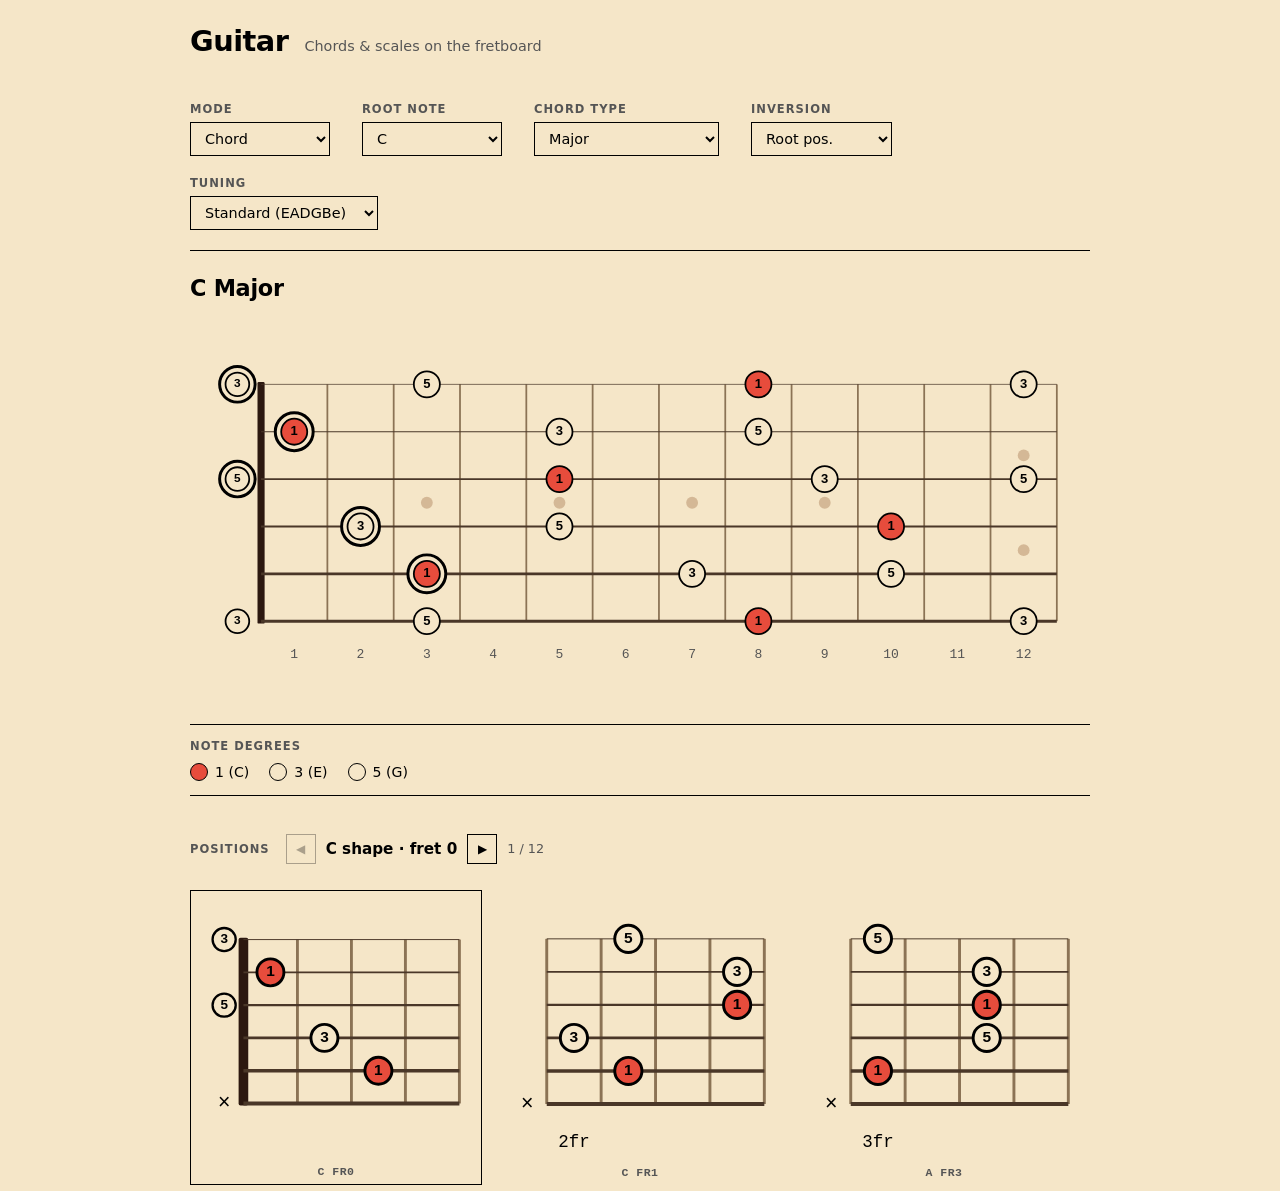
==== index.html @ c03f5fb0 "Scale mode: position gallery with mini fretboard diagrams, fretboard highlighting" ====
<!DOCTYPE html>
<html lang="en">
<head>
  <meta charset="UTF-8">
  <meta name="viewport" content="width=device-width, initial-scale=1.0">
  <title>Guitar — Chords & Scales</title>
  <link rel="stylesheet" href="css/styles.css">
</head>
<body>

  <header>
    <h1>Guitar</h1>
    <p class="subtitle">Chords &amp; scales on the fretboard</p>
  </header>

  <!-- Control panel -->
  <section class="controls" aria-label="Controls">

    <!-- Mode -->
    <div class="control-group">
      <label for="sel-mode">Mode</label>
      <select id="sel-mode">
        <option value="chord">Chord</option>
        <option value="scale">Scale</option>
      </select>
    </div>

    <!-- Root note -->
    <div class="control-group">
      <label for="sel-root">Root note</label>
      <select id="sel-root"></select>
    </div>

    <!-- Chord selector (visible in chord mode) -->
    <div class="control-group" id="chord-row">
      <label for="sel-chord">Chord type</label>
      <select id="sel-chord"></select>
    </div>

    <!-- Scale selector (visible in scale mode) -->
    <div class="control-group" id="scale-row" style="display:none">
      <label for="sel-scale">Scale type</label>
      <select id="sel-scale"></select>
    </div>

    <!-- Inversion / slash chord (chord mode only) -->
    <div class="control-group" id="inversion-row">
      <label for="sel-inversion">Inversion</label>
      <select id="sel-inversion"></select>
    </div>

    <!-- Tuning -->
    <div class="control-group">
      <label for="sel-tuning">Tuning</label>
      <select id="sel-tuning"></select>
    </div>

  </section>

  <!-- Title -->
  <div class="display-title-wrap">
    <span id="display-title"></span>
  </div>

  <!-- Fretboard -->
  <div class="fretboard-card">
    <div id="fretboard"></div>
  </div>

  <!-- Legend -->
  <div class="legend-card">
    <div class="legend-heading">Note degrees</div>
    <div id="legend"></div>
  </div>

  <!-- Position navigator (chord mode only) -->
  <div id="position-nav" class="position-nav-card" style="display:none">
    <div class="pos-nav-header">
      <span class="pos-nav-title">Positions</span>
      <div class="pos-nav-controls">
        <button id="pos-prev" class="pos-btn" aria-label="Previous position">&#9664;</button>
        <span id="pos-label" class="pos-label"></span>
        <button id="pos-next" class="pos-btn" aria-label="Next position">&#9654;</button>
        <span id="pos-count" class="pos-count"></span>
      </div>
    </div>
  </div>

  <!-- Voicing gallery (chord mode only) -->
  <div id="voicing-gallery" class="voicing-gallery" style="display:none"></div>

  <!-- Scale position navigator (scale mode only) -->
  <div id="scale-position-nav" class="position-nav-card" style="display:none">
    <div class="pos-nav-header">
      <span class="pos-nav-title">Scale positions</span>
      <div class="pos-nav-controls">
        <button id="scale-pos-prev" class="pos-btn" aria-label="Previous position">&#9664;</button>
        <span id="scale-pos-label" class="pos-label"></span>
        <button id="scale-pos-next" class="pos-btn" aria-label="Next position">&#9654;</button>
        <span id="scale-pos-count" class="pos-count"></span>
      </div>
    </div>
  </div>

  <!-- Scale diagram gallery (scale mode only) -->
  <div id="scale-gallery" class="voicing-gallery" style="display:none"></div>

  <!-- Single self-contained bundle: no import/export, works from file:// and HTTP -->
  <script src="bundle.js"></script>
</body>
</html>
---- css/styles.css ----
/* ============================================================
   Guitar — minimal light theme
   ============================================================ */

*, *::before, *::after {
  box-sizing: border-box;
  margin: 0;
  padding: 0;
}

:root {
  --bg:       #f5e6c8;
  --text:     #000000;
  --text-dim: #555555;
  --accent:   #e74c3c;
  --font-ui:  'Segoe UI', system-ui, sans-serif;
  --font-mono:'Courier New', monospace;
}

html, body {
  height: 100%;
}

body {
  font-family: var(--font-ui);
  background: var(--bg);
  color: var(--text);
  display: flex;
  flex-direction: column;
  align-items: center;
  min-height: 100vh;
  padding: 24px 16px 80px;
}

/* ---- Header ---- */

header {
  width: 100%;
  max-width: 900px;
  margin-bottom: 24px;
  display: flex;
  align-items: baseline;
  gap: 16px;
}

header h1 {
  font-size: 1.8rem;
  font-weight: 700;
  letter-spacing: -0.5px;
  color: var(--text);
}

header p.subtitle {
  color: var(--text-dim);
  font-size: 0.9rem;
}

/* ---- Control panel ---- */

.controls {
  width: 100%;
  max-width: 900px;
  padding: 20px 0;
  display: flex;
  flex-wrap: wrap;
  gap: 20px 32px;
  align-items: flex-end;
  margin-bottom: 24px;
  border-bottom: 1px solid var(--text);
}

.control-group {
  display: flex;
  flex-direction: column;
  gap: 6px;
  min-width: 140px;
}

.control-group label {
  font-size: 0.72rem;
  text-transform: uppercase;
  letter-spacing: 1px;
  color: var(--text-dim);
  font-weight: 600;
}

select {
  background: var(--bg);
  color: var(--text);
  border: 1px solid var(--text);
  border-radius: 0;
  padding: 7px 10px;
  font-size: 0.9rem;
  font-family: var(--font-ui);
  cursor: pointer;
  outline: none;
  appearance: auto;
}

input[type="range"] {
  display: block;
  width: 100%;
  padding: 4px 0;
  accent-color: var(--accent);
  cursor: pointer;
  border: none;
  background: transparent;
}

.toggle-row {
  display: flex;
  align-items: center;
  gap: 8px;
  padding-bottom: 4px;
}

.toggle-row input[type="checkbox"] {
  accent-color: var(--accent);
  width: 16px;
  height: 16px;
  cursor: pointer;
}

.toggle-row label {
  font-size: 0.85rem;
  color: var(--text-dim);
  cursor: pointer;
  user-select: none;
}

/* ---- Display title ---- */

.display-title-wrap {
  width: 100%;
  max-width: 900px;
  margin-bottom: 12px;
}

#display-title {
  font-size: 1.4rem;
  font-weight: 600;
  color: var(--text);
  letter-spacing: -0.3px;
}

/* ---- Fretboard ---- */

.fretboard-card {
  width: 100%;
  max-width: 900px;
  padding: 24px 0 16px;
  overflow-x: auto;
  margin-bottom: 20px;
  min-height: 220px;
  flex-shrink: 0;
}

#fretboard {
  display: block;
  width: 100%;
  min-height: 180px;
}

#fretboard svg {
  display: block;
  width: 100%;
  height: auto;
  max-width: 100%;
}

/* ---- Legend ---- */

.legend-card {
  width: 100%;
  max-width: 900px;
  padding: 14px 0;
  border-top: 1px solid var(--text);
  border-bottom: 1px solid var(--text);
  margin-bottom: 24px;
}

.legend-heading {
  font-size: 0.72rem;
  text-transform: uppercase;
  letter-spacing: 1px;
  color: var(--text-dim);
  font-weight: 600;
  margin-bottom: 10px;
}

#legend {
  display: flex;
  flex-wrap: wrap;
  gap: 10px 20px;
}

.legend-item {
  display: inline-flex;
  align-items: center;
  gap: 7px;
  font-size: 0.88rem;
}

.legend-swatch {
  display: inline-block;
  width: 18px;
  height: 18px;
  border-radius: 50%;
  border: 1px solid var(--text);
  flex-shrink: 0;
}

.legend-label {
  color: var(--text);
}

/* ---- Position navigator ---- */

.position-nav-card {
  width: 100%;
  max-width: 900px;
  padding: 14px 0;
  margin-bottom: 12px;
}

.pos-nav-header {
  display: flex;
  align-items: center;
  gap: 16px;
  flex-wrap: wrap;
}

.pos-nav-title {
  font-size: 0.72rem;
  text-transform: uppercase;
  letter-spacing: 1px;
  color: var(--text-dim);
  font-weight: 600;
  white-space: nowrap;
}

.pos-nav-controls {
  display: flex;
  align-items: center;
  gap: 10px;
}

.pos-btn {
  background: var(--bg);
  color: var(--text);
  border: 1px solid var(--text);
  border-radius: 0;
  width: 30px;
  height: 30px;
  font-size: 0.75rem;
  cursor: pointer;
  display: flex;
  align-items: center;
  justify-content: center;
  line-height: 1;
  transition: background 0.1s, color 0.1s;
}

.pos-btn:hover:not(:disabled) {
  background: var(--text);
  color: var(--bg);
}

.pos-btn:disabled {
  opacity: 0.3;
  cursor: default;
}

.pos-label {
  font-size: 0.95rem;
  font-weight: 600;
  color: var(--text);
  min-width: 120px;
  text-align: center;
}

.pos-count {
  font-size: 0.8rem;
  color: var(--text-dim);
  white-space: nowrap;
}

/* ---- Voicing gallery ---- */

.voicing-gallery {
  width: 100%;
  max-width: 900px;
  display: flex;
  flex-wrap: nowrap;
  gap: 12px;
  margin-bottom: 24px;
  overflow-x: auto;
  scroll-snap-type: x mandatory;
  -webkit-overflow-scrolling: touch;
  padding-bottom: 6px;
  min-height: 290px;
  flex-shrink: 0;
}

.voicing-card {
  flex: 0 0 calc(33.333% - 8px);
  min-width: 0;
  min-height: 250px;
  padding: 10px 10px 6px;
  cursor: pointer;
  display: flex;
  flex-direction: column;
  align-items: center;
  gap: 4px;
  scroll-snap-align: start;
}

.voicing-card.active {
  border: 1px solid var(--text);
}

.voicing-diagram {
  min-height: 200px;
  width: 100%;
  display: flex;
  align-items: center;
  justify-content: center;
}

.voicing-diagram svg {
  display: block;
  width: 100%;
  height: auto;
}

.voicing-card-label {
  font-size: 0.72rem;
  text-transform: uppercase;
  letter-spacing: 0.5px;
  color: var(--text-dim);
  font-weight: 600;
  font-family: var(--font-mono);
}

/* ---- Responsive ---- */

@media (max-width: 640px) {
  header h1 { font-size: 1.4rem; }
  .controls { padding: 16px 0; gap: 16px; }
}
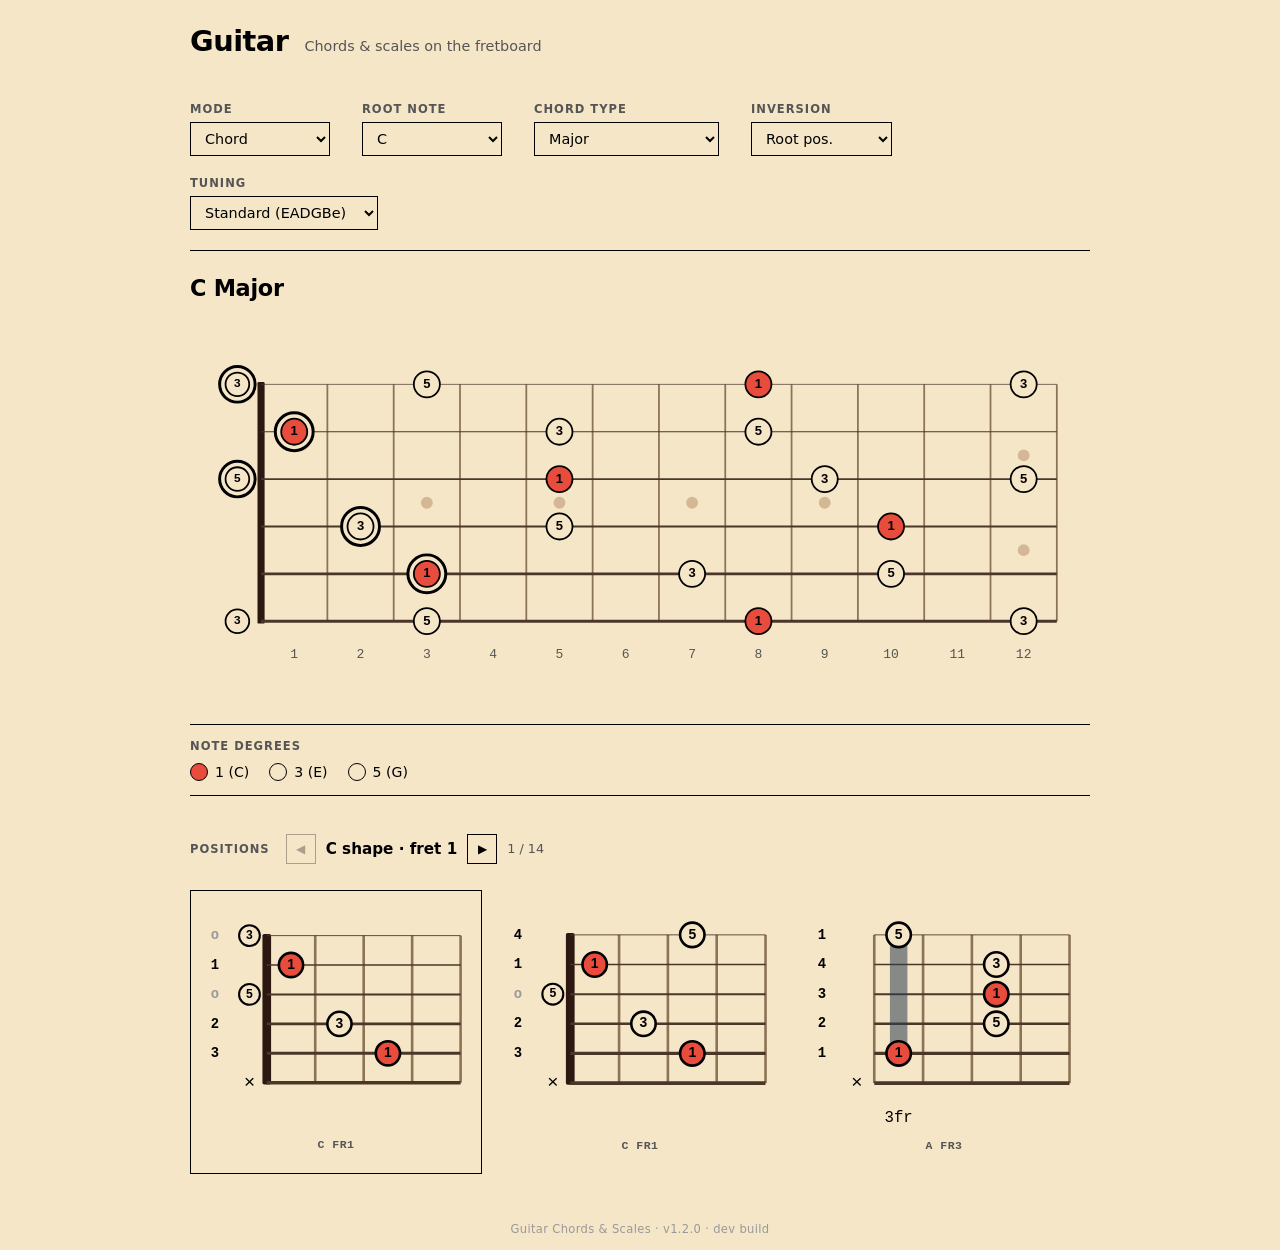
==== commit 84bba768: "Add open C tuning; Phrygian dominant + double harmonic scales; versioned footer" ====
--- a/index.html
+++ b/index.html
@@ -105,6 +105,8 @@
   <!-- Scale diagram gallery (scale mode only) -->
   <div id="scale-gallery" class="voicing-gallery" style="display:none"></div>
 
+  <footer class="app-footer">Guitar Chords &amp; Scales · v1.2.0 · dev build</footer>
+
   <!-- Single self-contained bundle: no import/export, works from file:// and HTTP -->
   <script src="bundle.js"></script>
 </body>
--- a/css/styles.css
+++ b/css/styles.css
@@ -348,3 +348,11 @@
   header h1 { font-size: 1.4rem; }
   .controls { padding: 16px 0; gap: 16px; }
 }
+
+.app-footer {
+  text-align: center;
+  padding: 18px 0 14px;
+  font-size: 0.72rem;
+  color: #999;
+  letter-spacing: 0.03em;
+}
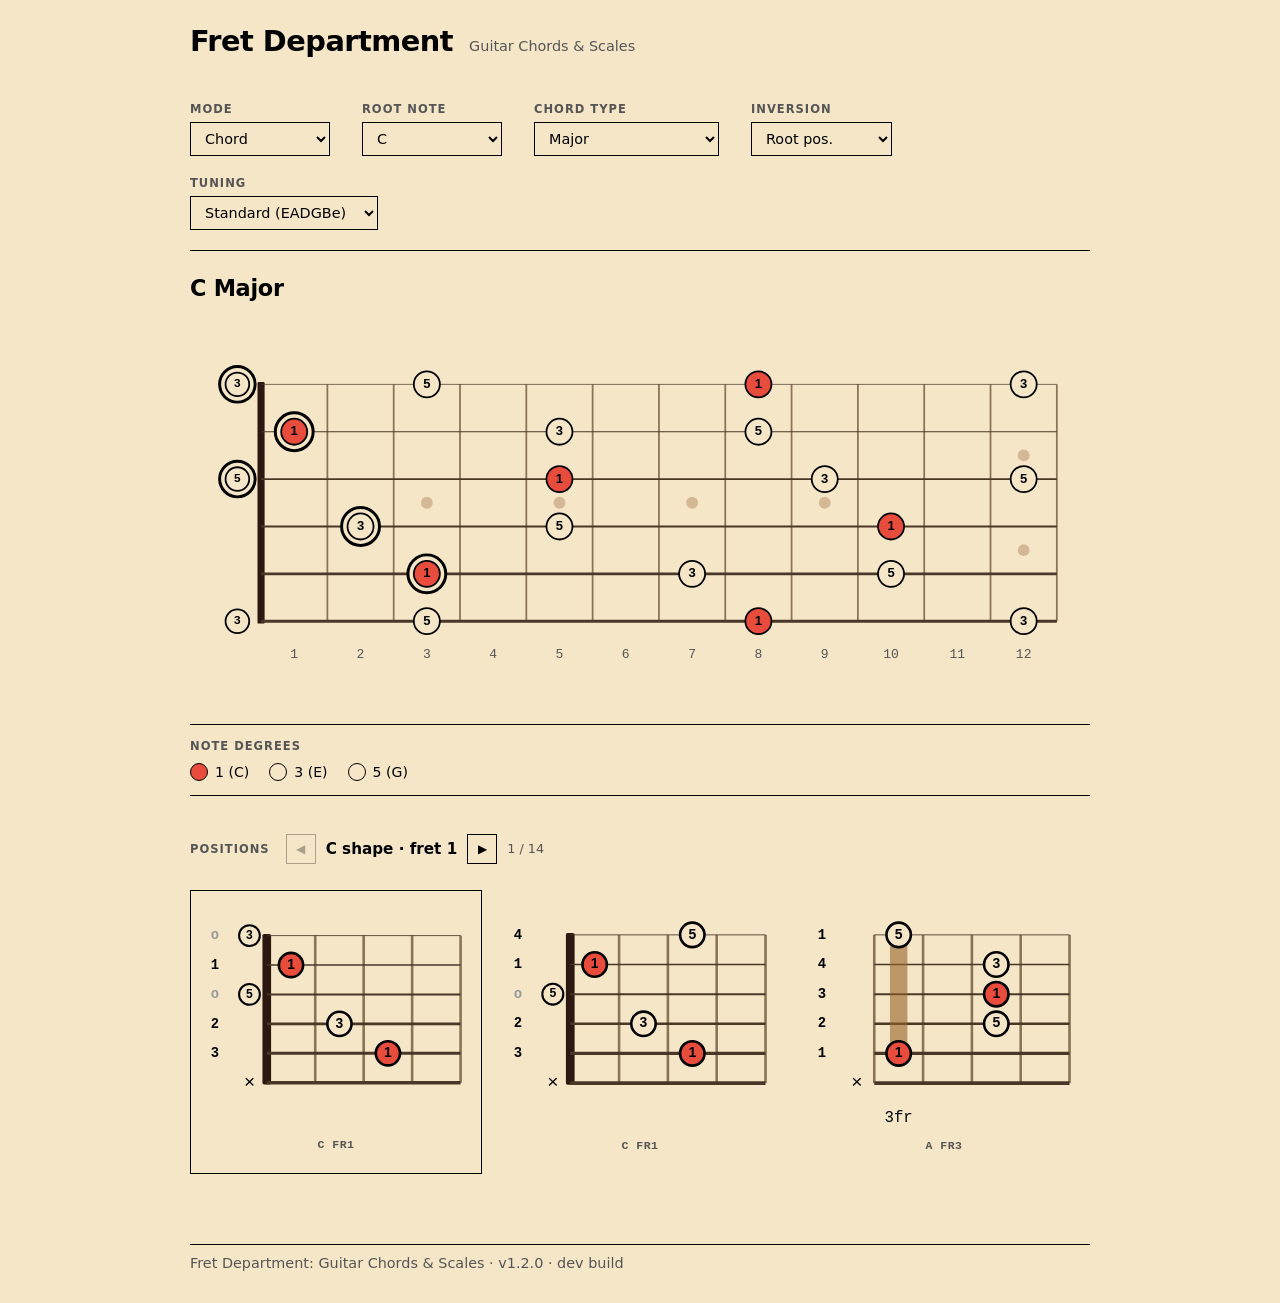
==== commit ed2a75df: "Rename to Fret Department; warm-tan barre colour; rename standalone file" ====
--- a/index.html
+++ b/index.html
@@ -3,14 +3,14 @@
 <head>
   <meta charset="UTF-8">
   <meta name="viewport" content="width=device-width, initial-scale=1.0">
-  <title>Guitar — Chords & Scales</title>
+  <title>Fret Department</title>
   <link rel="stylesheet" href="css/styles.css">
 </head>
 <body>
 
   <header>
-    <h1>Guitar</h1>
-    <p class="subtitle">Chords &amp; scales on the fretboard</p>
+    <h1>Fret Department</h1>
+    <p class="subtitle">Guitar Chords &amp; Scales</p>
   </header>
 
   <!-- Control panel -->
@@ -105,7 +105,7 @@
   <!-- Scale diagram gallery (scale mode only) -->
   <div id="scale-gallery" class="voicing-gallery" style="display:none"></div>
 
-  <footer class="app-footer">Guitar Chords &amp; Scales · v1.2.0 · dev build</footer>
+  <footer class="app-footer">Fret Department: Guitar Chords &amp; Scales · v1.2.0 · dev build</footer>
 
   <!-- Single self-contained bundle: no import/export, works from file:// and HTTP -->
   <script src="bundle.js"></script>
--- a/css/styles.css
+++ b/css/styles.css
@@ -350,9 +350,12 @@
 }
 
 .app-footer {
-  text-align: center;
-  padding: 18px 0 14px;
-  font-size: 0.72rem;
-  color: #999;
-  letter-spacing: 0.03em;
-}
+  width: 100%;
+  max-width: 900px;
+  margin-top: 40px;
+  border-top: 1px solid var(--text);
+  padding: 10px 0 32px;
+  font-size: 0.9rem;
+  color: var(--text-dim);
+  text-align: left;
+}
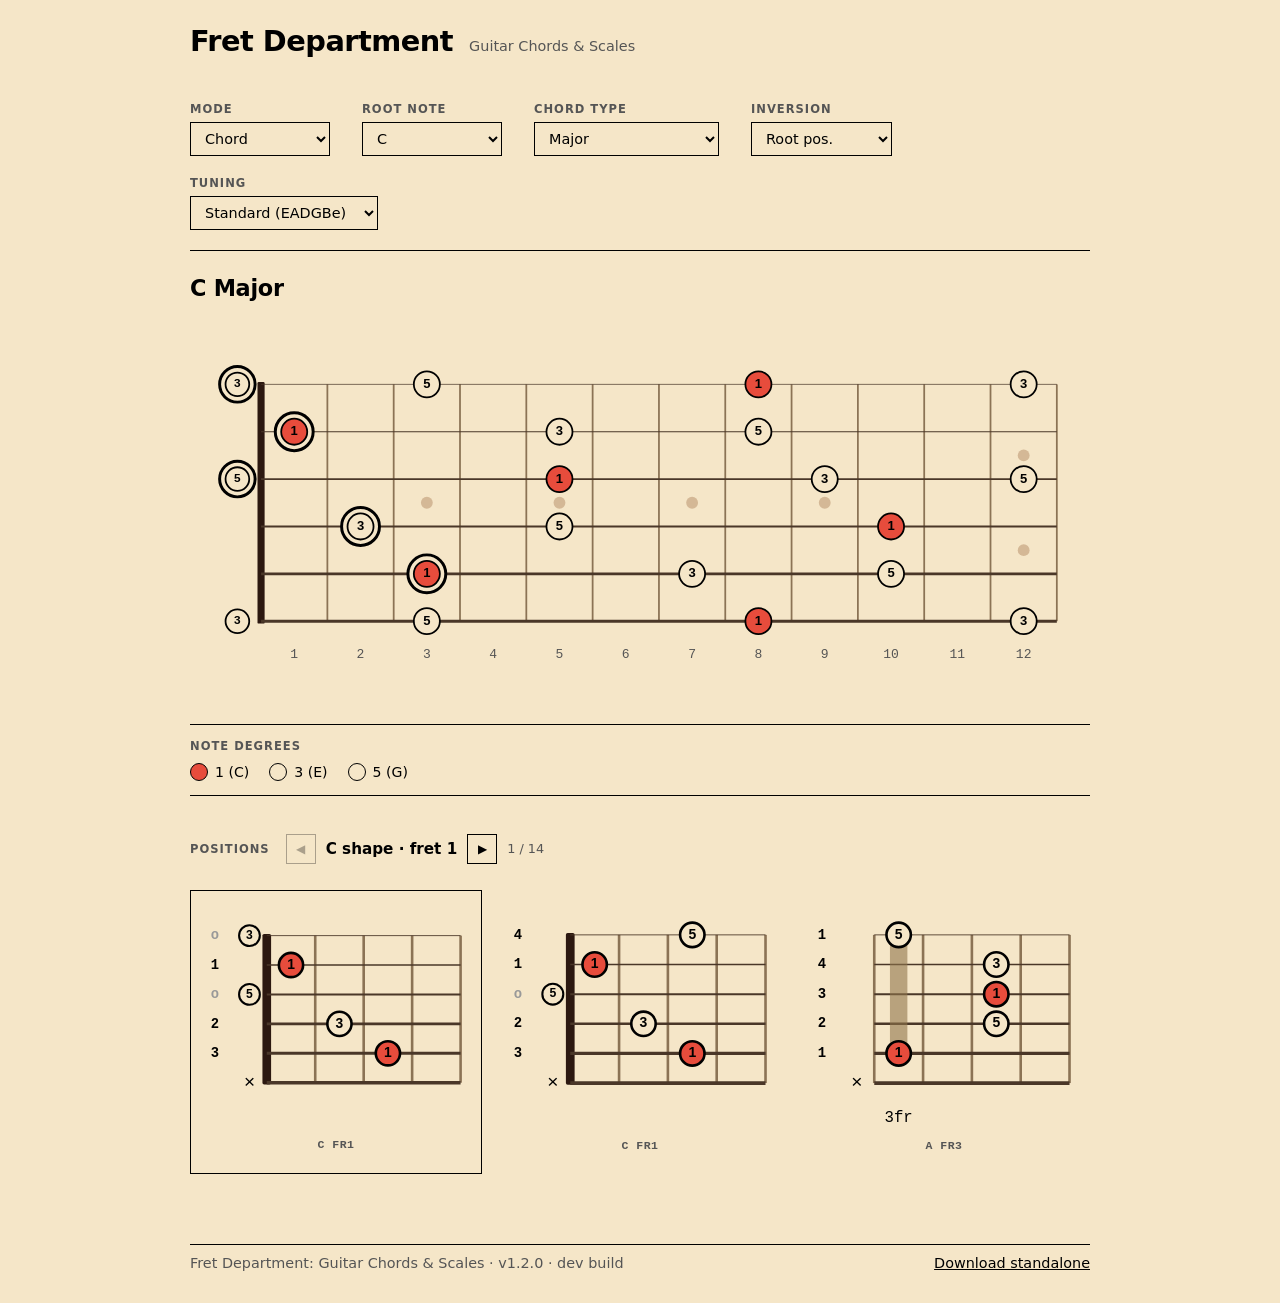
==== commit aaf6c37e: "Footer: add download link right-aligned; remove external URL from AGENTS.md" ====
--- a/index.html
+++ b/index.html
@@ -105,7 +105,10 @@
   <!-- Scale diagram gallery (scale mode only) -->
   <div id="scale-gallery" class="voicing-gallery" style="display:none"></div>
 
-  <footer class="app-footer">Fret Department: Guitar Chords &amp; Scales · v1.2.0 · dev build</footer>
+  <footer class="app-footer">
+    <span class="footer-info">Fret Department: Guitar Chords &amp; Scales · v1.2.0 · dev build</span>
+    <a href="fret-department-standalone.html" download class="footer-download">Download standalone</a>
+  </footer>
 
   <!-- Single self-contained bundle: no import/export, works from file:// and HTTP -->
   <script src="bundle.js"></script>
--- a/css/styles.css
+++ b/css/styles.css
@@ -357,5 +357,13 @@
   padding: 10px 0 32px;
   font-size: 0.9rem;
   color: var(--text-dim);
-  text-align: left;
-}
+  display: flex;
+  justify-content: space-between;
+  align-items: baseline;
+}
+
+.footer-download {
+  color: var(--text);
+  text-decoration: underline;
+  white-space: nowrap;
+}
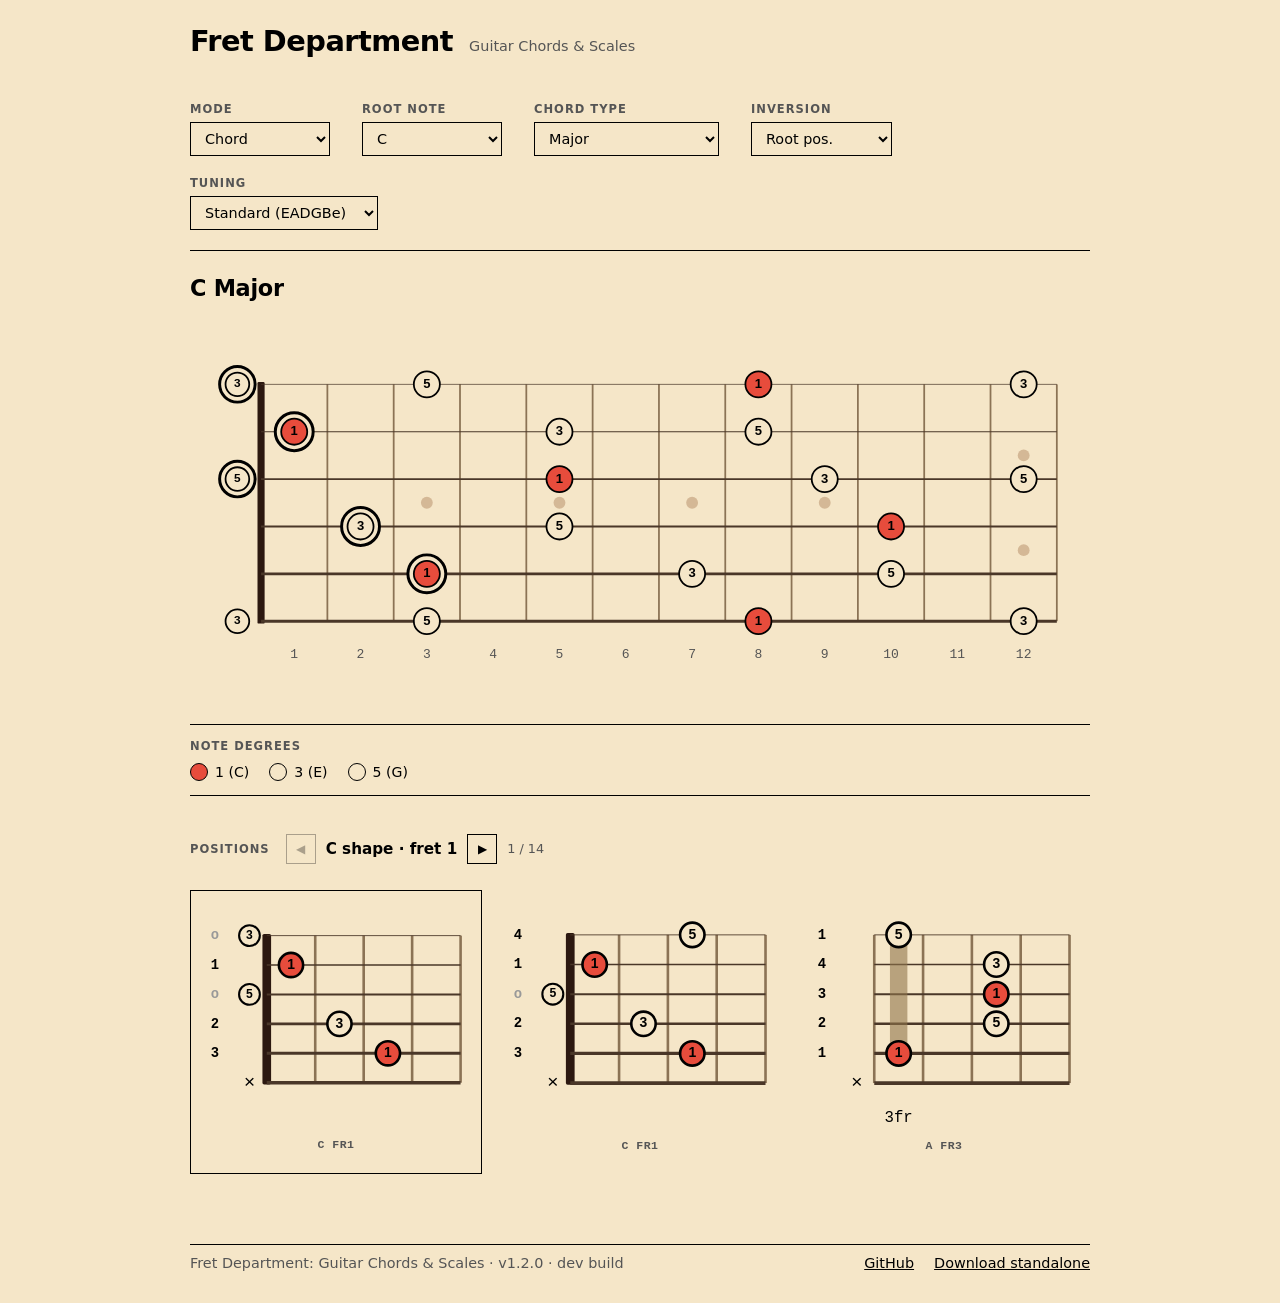
==== commit 1153c45d: "Footer: add GitHub repo link alongside download link" ====
--- a/index.html
+++ b/index.html
@@ -107,7 +107,10 @@
 
   <footer class="app-footer">
     <span class="footer-info">Fret Department: Guitar Chords &amp; Scales · v1.2.0 · dev build</span>
-    <a href="fret-department-standalone.html" download class="footer-download">Download standalone</a>
+    <span class="footer-links">
+      <a href="https://github.com/walkymatt/fret-dept" class="footer-download">GitHub</a>
+      <a href="fret-department-standalone.html" download class="footer-download">Download standalone</a>
+    </span>
   </footer>
 
   <!-- Single self-contained bundle: no import/export, works from file:// and HTTP -->
--- a/css/styles.css
+++ b/css/styles.css
@@ -362,6 +362,11 @@
   align-items: baseline;
 }
 
+.footer-links {
+  display: flex;
+  gap: 20px;
+}
+
 .footer-download {
   color: var(--text);
   text-decoration: underline;
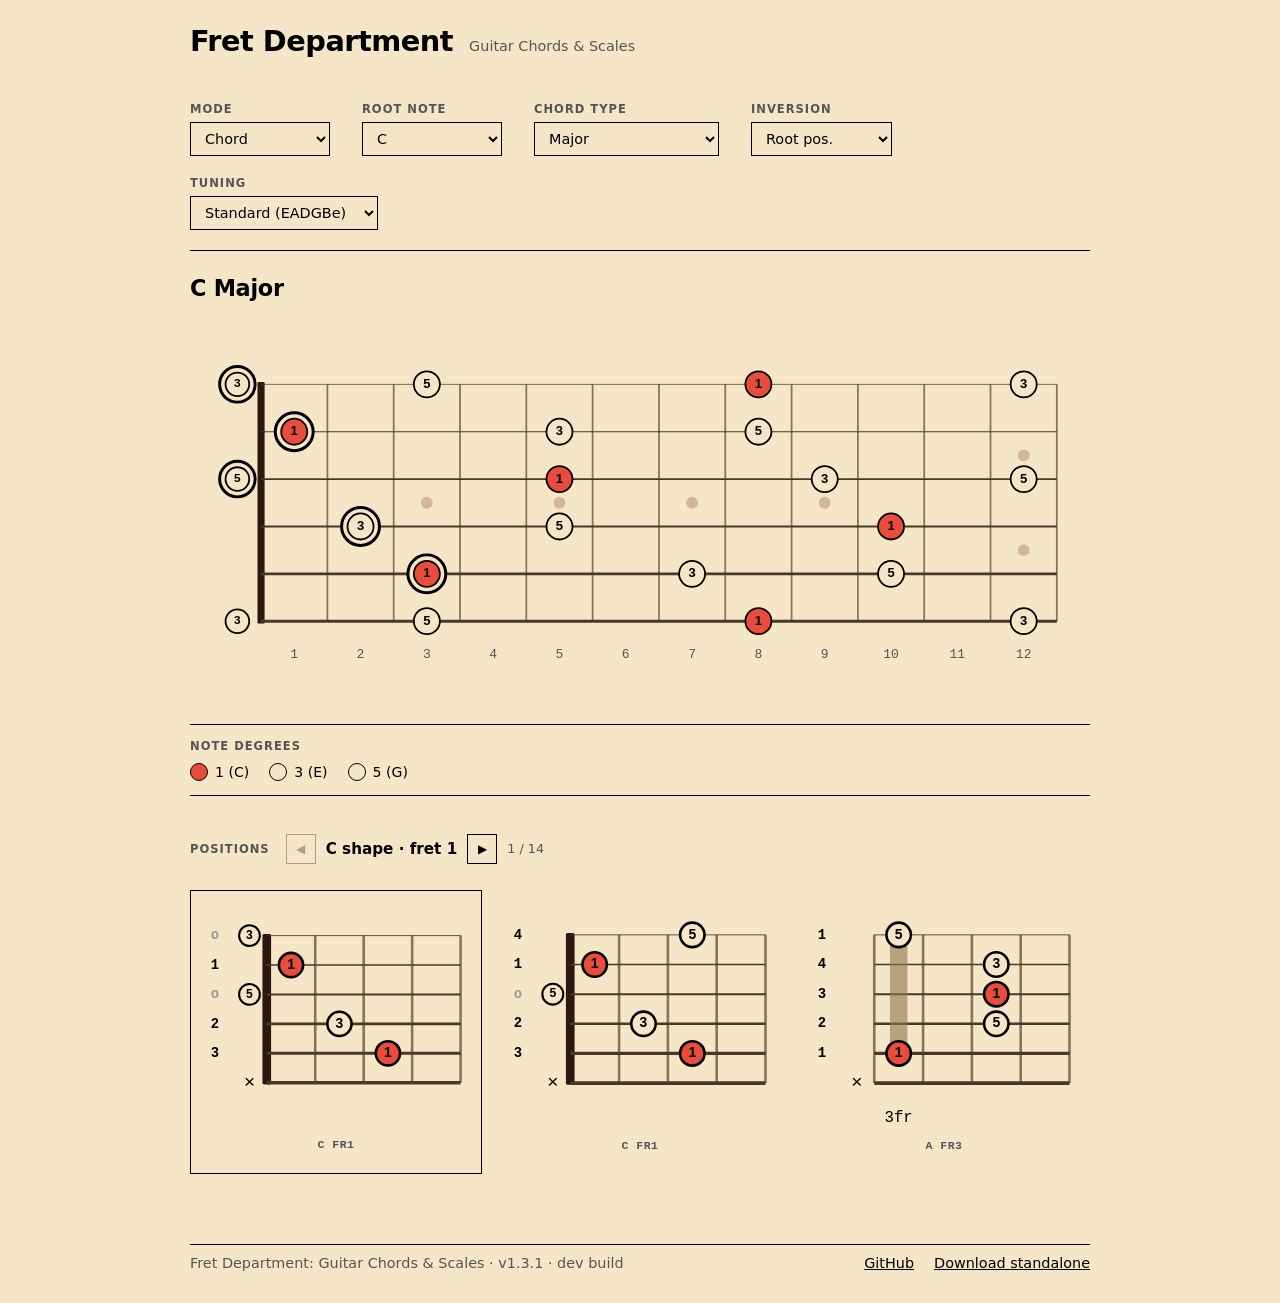
==== commit 202a6f08: "synced version number into HTML" ====
--- a/index.html
+++ b/index.html
@@ -106,7 +106,7 @@
   <div id="scale-gallery" class="voicing-gallery" style="display:none"></div>
 
   <footer class="app-footer">
-    <span class="footer-info">Fret Department: Guitar Chords &amp; Scales · v1.2.0 · dev build</span>
+    <span class="footer-info">Fret Department: Guitar Chords &amp; Scales · v1.3.1 · dev build</span>
     <span class="footer-links">
       <a href="https://github.com/walkymatt/fret-dept" class="footer-download">GitHub</a>
       <a href="fret-department-standalone.html" download class="footer-download">Download standalone</a>
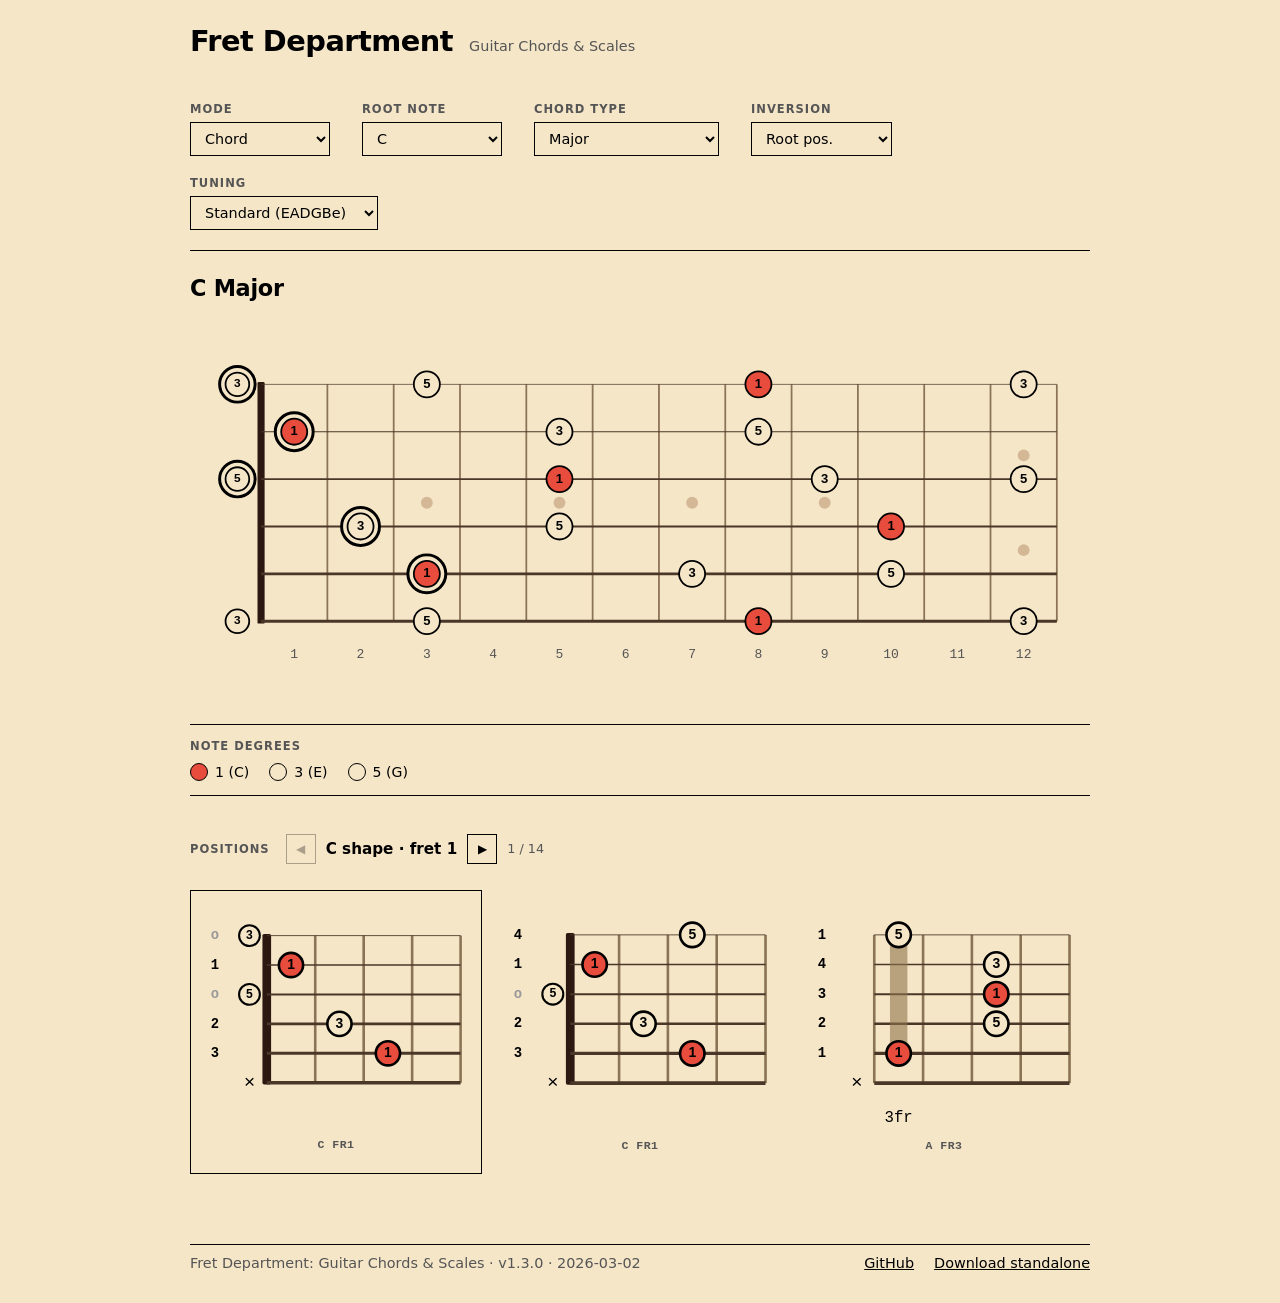
==== commit 7e59b7ad: "Release v1.3.0" ====
--- a/index.html
+++ b/index.html
@@ -106,7 +106,7 @@
   <div id="scale-gallery" class="voicing-gallery" style="display:none"></div>
 
   <footer class="app-footer">
-    <span class="footer-info">Fret Department: Guitar Chords &amp; Scales · v1.3.1 · dev build</span>
+    <span class="footer-info">Fret Department: Guitar Chords &amp; Scales · v1.3.0 · 2026-03-02</span>
     <span class="footer-links">
       <a href="https://github.com/walkymatt/fret-dept" class="footer-download">GitHub</a>
       <a href="fret-department-standalone.html" download class="footer-download">Download standalone</a>
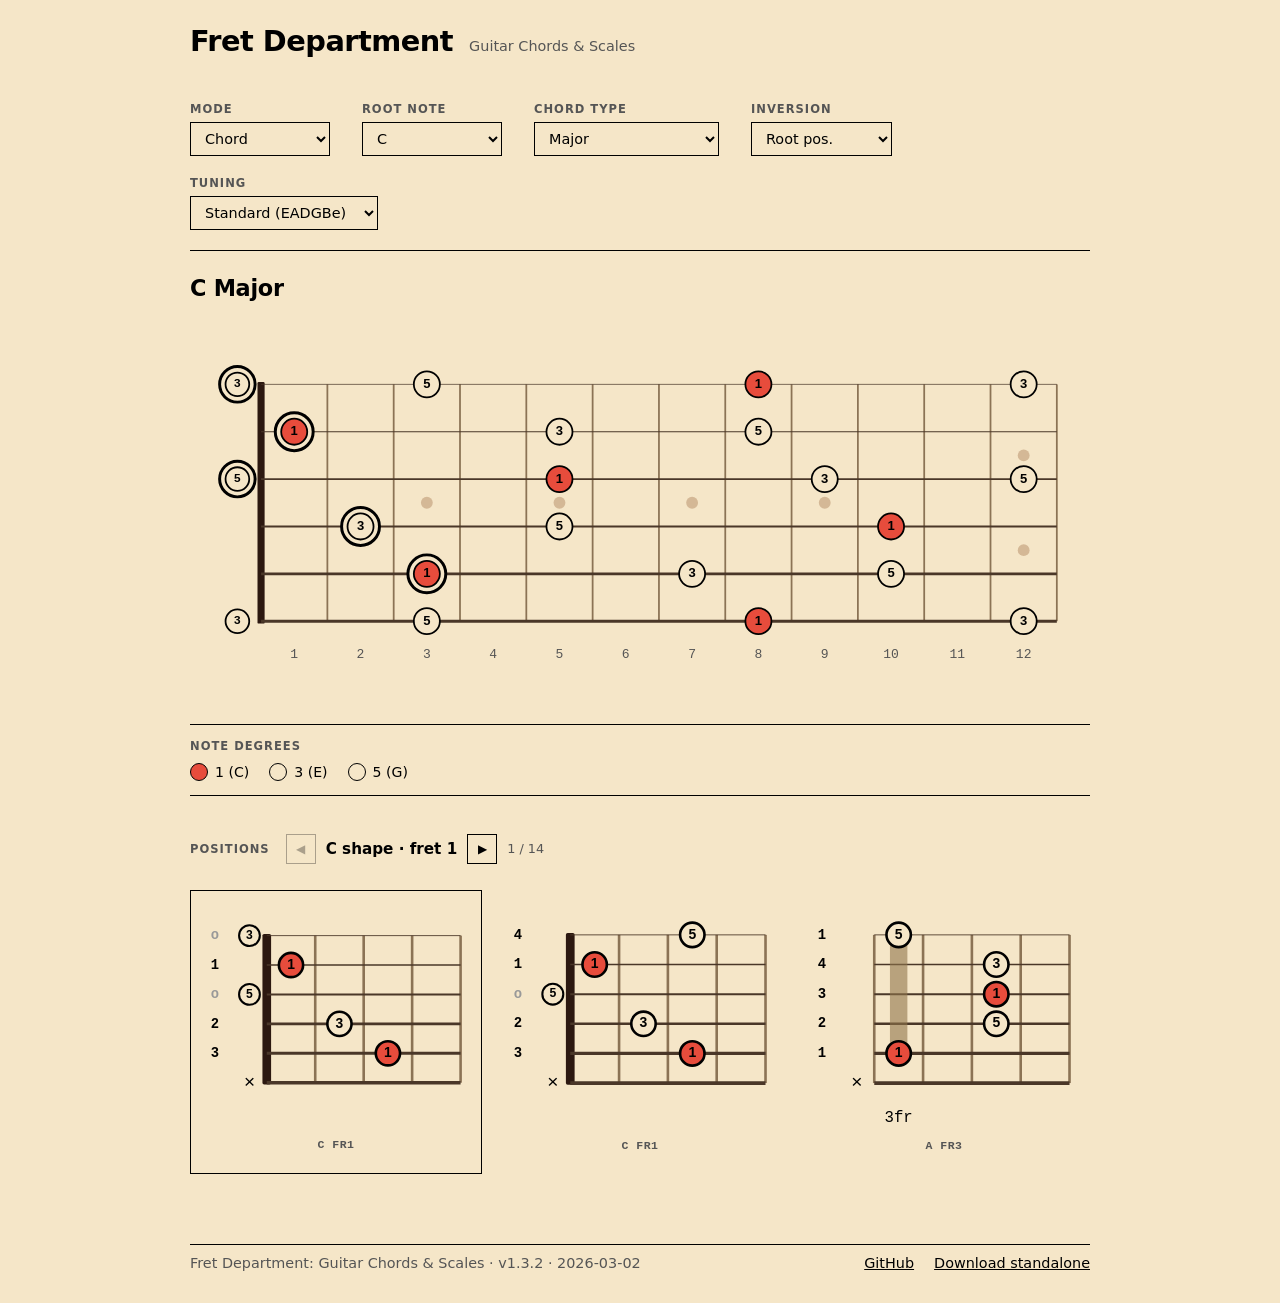
==== commit 7c24a074: "Release v1.3.2" ====
--- a/index.html
+++ b/index.html
@@ -106,7 +106,7 @@
   <div id="scale-gallery" class="voicing-gallery" style="display:none"></div>
 
   <footer class="app-footer">
-    <span class="footer-info">Fret Department: Guitar Chords &amp; Scales · v1.3.0 · 2026-03-02</span>
+    <span class="footer-info">Fret Department: Guitar Chords &amp; Scales · v1.3.2 · 2026-03-02</span>
     <span class="footer-links">
       <a href="https://github.com/walkymatt/fret-dept" class="footer-download">GitHub</a>
       <a href="fret-department-standalone.html" download class="footer-download">Download standalone</a>
